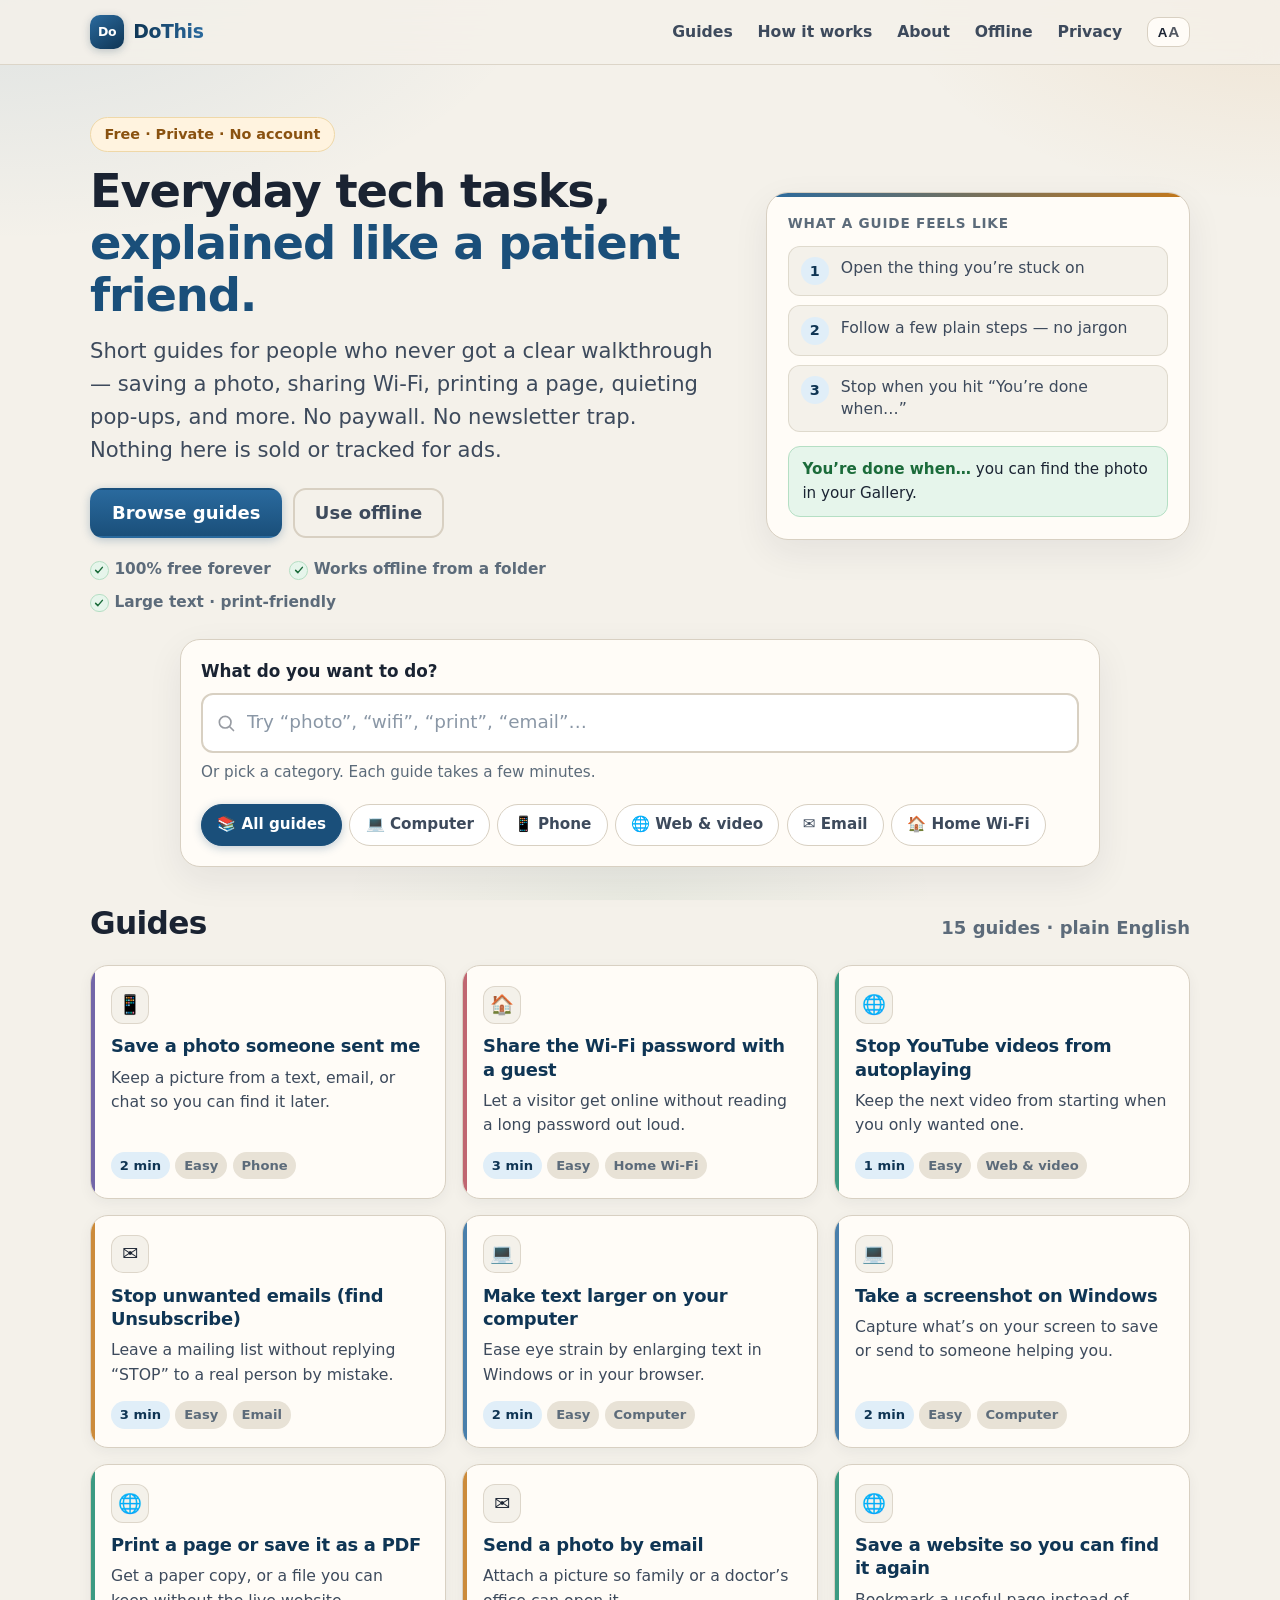
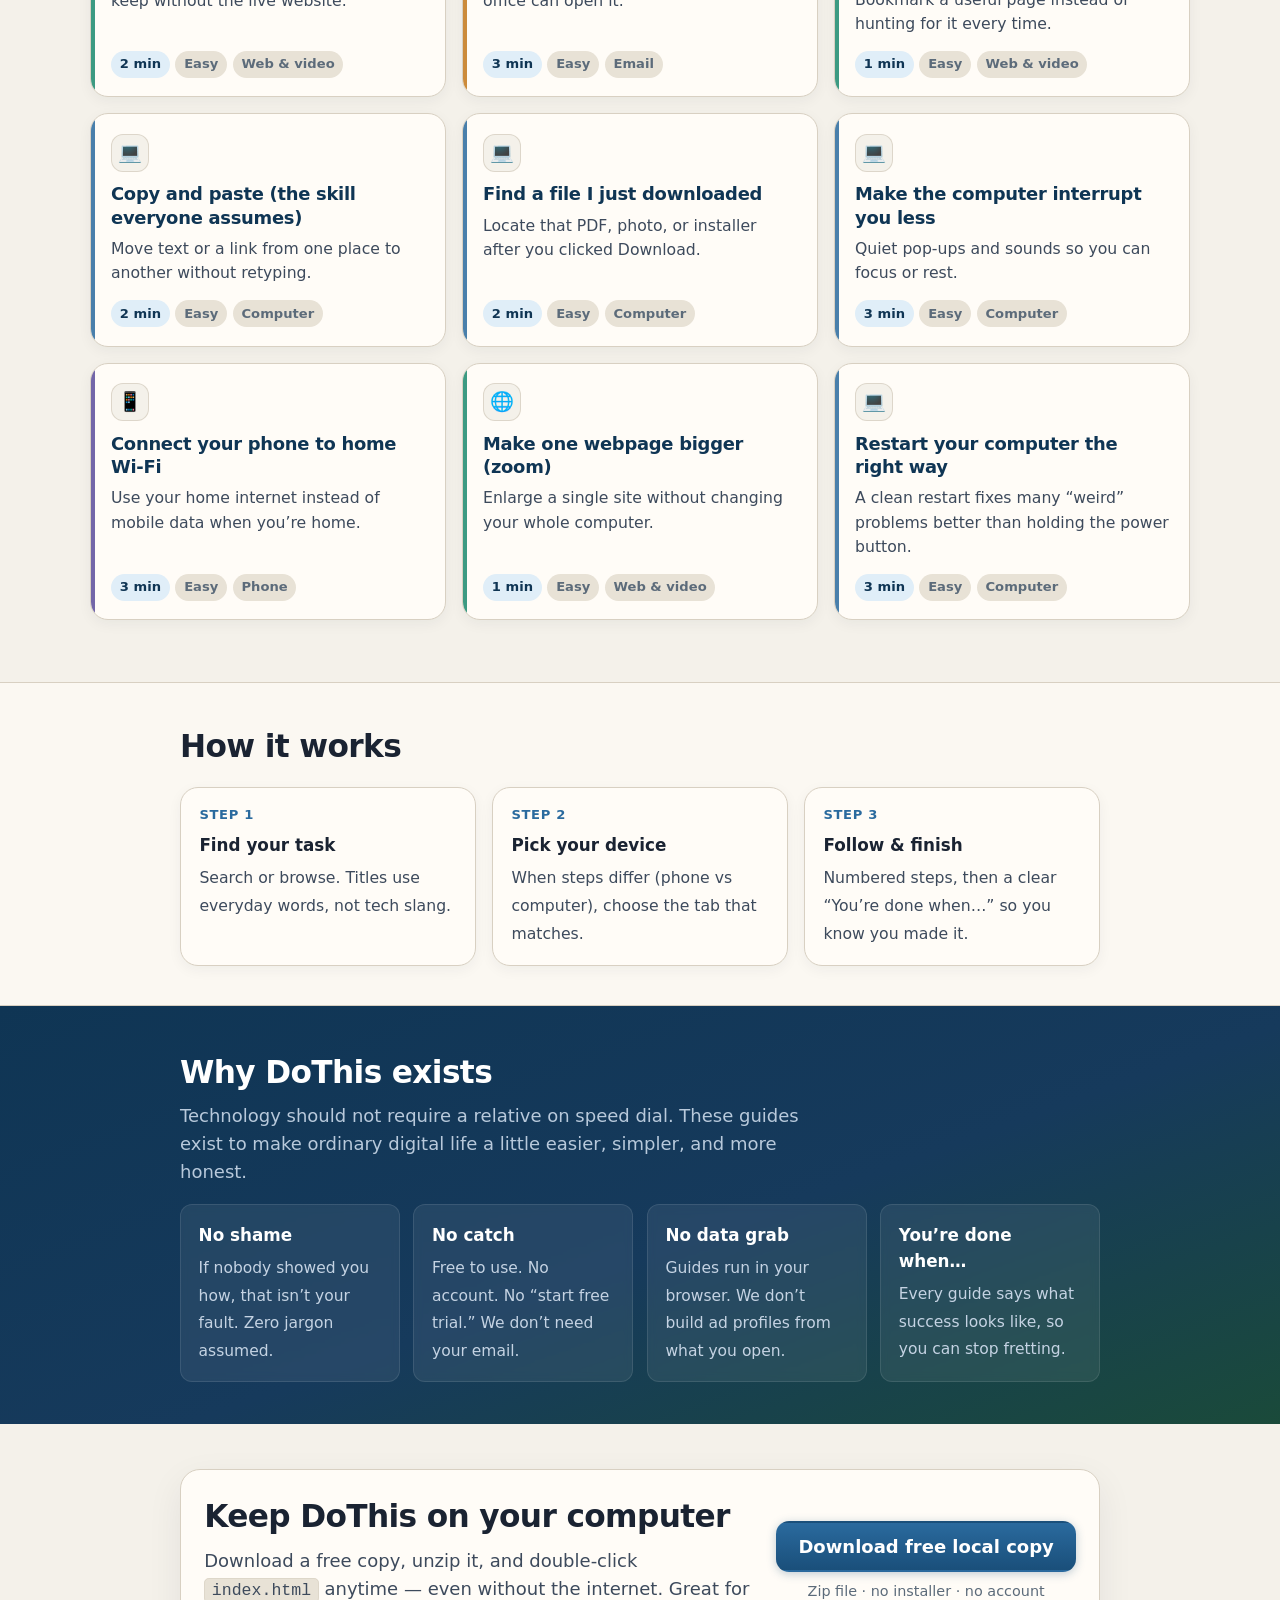
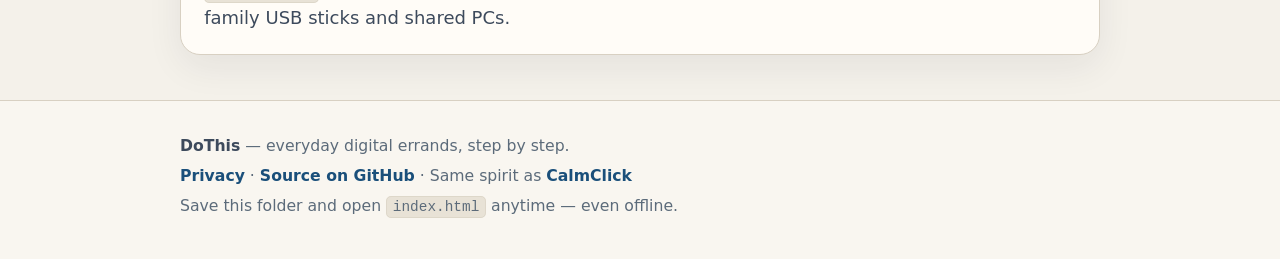
==== index.html @ 965942f6 "Launch DoThis: plain-English guides site for GitHub Pages." ====
<!DOCTYPE html>
<html lang="en">
<head>
  <meta charset="UTF-8" />
  <meta name="viewport" content="width=device-width, initial-scale=1" />
  <meta name="description" content="DoThis — free, plain-English guides for everyday digital tasks. No account, no ads, no data grab. Print or use offline." />
  <meta name="theme-color" content="#1a4f7a" />
  <meta name="color-scheme" content="light" />
  <title>DoThis — Everyday tech, step by step</title>

  <!-- Open Graph -->
  <meta property="og:type" content="website" />
  <meta property="og:title" content="DoThis — Everyday tech, step by step" />
  <meta property="og:description" content="Free plain-English guides for saving photos, Wi‑Fi, printing, email, and more. No account. No ads." />
  <meta property="og:locale" content="en_US" />
  <meta name="twitter:card" content="summary" />
  <meta name="twitter:title" content="DoThis — Everyday tech, step by step" />
  <meta name="twitter:description" content="Free plain-English guides for everyday digital tasks. No account, no ads." />

  <link rel="icon" href="data:image/svg+xml,%3Csvg xmlns='http://www.w3.org/2000/svg' viewBox='0 0 64 64'%3E%3Crect width='64' height='64' rx='14' fill='%231a4f7a'/%3E%3Cpath d='M16 22h24M16 32h32M16 42h20' stroke='%23fff3df' stroke-width='5' stroke-linecap='round'/%3E%3Ccircle cx='48' cy='42' r='8' fill='%23c4781a'/%3E%3Cpath d='M45 42l2.2 2.2 4.3-4.8' stroke='%23fff' stroke-width='2.2' fill='none' stroke-linecap='round' stroke-linejoin='round'/%3E%3C/svg%3E" />
  <link rel="stylesheet" href="styles.css" />
</head>
<body>
  <a class="skip-link" href="#main">Skip to main content</a>

  <header class="site-header">
    <div class="wrap-wide header-inner">
      <a class="brand" href="index.html" aria-label="DoThis home">
        <span class="brand-mark" aria-hidden="true">Do</span>
        <span class="brand-text">DoThis</span>
      </a>
      <nav class="nav" aria-label="Primary">
        <a href="#guides" class="nav-keep">Guides</a>
        <a href="#how">How it works</a>
        <a href="#about">About</a>
        <a href="#get">Offline</a>
        <a href="privacy.html">Privacy</a>
      </nav>
      <button type="button" class="text-size-btn" id="textSizeBtn" aria-pressed="false" title="Make text larger">
        A<span class="text-size-plus">A</span>
      </button>
    </div>
  </header>

  <main id="main">
    <section class="hero" id="top">
      <div class="wrap-wide hero-inner">
        <div class="hero-copy">
          <p class="eyebrow">Free · Private · No account</p>
          <h1>Everyday tech tasks,<br /><span class="accent-line">explained like a patient friend.</span></h1>
          <p class="lede">
            Short guides for people who never got a clear walkthrough — saving a photo,
            sharing Wi‑Fi, printing a page, quieting pop‑ups, and more.
            No paywall. No newsletter trap. Nothing here is sold or tracked for ads.
          </p>
          <div class="hero-actions">
            <a class="btn btn-primary" href="#guides">Browse guides</a>
            <a class="btn btn-ghost" href="#get">Use offline</a>
          </div>
          <ul class="trust-row" aria-label="Promises">
            <li>100% free forever</li>
            <li>Works offline from a folder</li>
            <li>Large text · print‑friendly</li>
          </ul>
        </div>

        <aside class="hero-card" aria-label="Example of a guide">
          <p class="hero-card-label">What a guide feels like</p>
          <div class="hero-sample">
            <div class="hero-sample-step">
              <span class="hero-sample-num" aria-hidden="true">1</span>
              <p>Open the thing you’re stuck on</p>
            </div>
            <div class="hero-sample-step">
              <span class="hero-sample-num" aria-hidden="true">2</span>
              <p>Follow a few plain steps — no jargon</p>
            </div>
            <div class="hero-sample-step">
              <span class="hero-sample-num" aria-hidden="true">3</span>
              <p>Stop when you hit “You’re done when…”</p>
            </div>
            <div class="hero-sample-done">
              <strong>You’re done when…</strong>
              you can find the photo in your Gallery.
            </div>
          </div>
        </aside>
      </div>
    </section>

    <section class="search-panel" aria-label="Search guides">
      <div class="wrap">
        <div class="search-box">
          <label for="guideSearch">What do you want to do?</label>
          <div class="search-field">
            <svg class="search-icon" viewBox="0 0 24 24" fill="none" aria-hidden="true">
              <circle cx="11" cy="11" r="7" stroke="currentColor" stroke-width="2" />
              <path d="M16.5 16.5L21 21" stroke="currentColor" stroke-width="2" stroke-linecap="round" />
            </svg>
            <input
              type="search"
              id="guideSearch"
              name="q"
              placeholder="Try “photo”, “wifi”, “print”, “email”…"
              autocomplete="off"
              enterkeyhint="search"
            />
          </div>
          <p class="search-hint">Or pick a category. Each guide takes a few minutes.</p>
          <ul class="cat-row" id="categoryRow" aria-label="Categories"></ul>
        </div>
      </div>
    </section>

    <section class="guides-section" id="guides" aria-labelledby="guides-title">
      <div class="wrap-wide">
        <div class="section-head">
          <h2 id="guides-title">Guides</h2>
          <p class="section-sub"><span id="guideCount">Loading…</span> · plain English</p>
        </div>
        <div class="guide-grid" id="guideGrid"></div>
      </div>
    </section>

    <section class="how-strip" id="how" aria-labelledby="how-title">
      <div class="wrap">
        <h2 id="how-title">How it works</h2>
        <ol class="how-grid">
          <li>
            <strong>Find your task</strong>
            <span>Search or browse. Titles use everyday words, not tech slang.</span>
          </li>
          <li>
            <strong>Pick your device</strong>
            <span>When steps differ (phone vs computer), choose the tab that matches.</span>
          </li>
          <li>
            <strong>Follow &amp; finish</strong>
            <span>Numbered steps, then a clear “You’re done when…” so you know you made it.</span>
          </li>
        </ol>
      </div>
    </section>

    <section class="values" id="about" aria-labelledby="about-title">
      <div class="wrap">
        <h2 id="about-title">Why DoThis exists</h2>
        <p class="values-intro">
          Technology should not require a relative on speed dial. These guides exist to make
          ordinary digital life a little easier, simpler, and more honest.
        </p>
        <ul class="values-grid">
          <li>
            <strong>No shame</strong>
            <span>If nobody showed you how, that isn’t your fault. Zero jargon assumed.</span>
          </li>
          <li>
            <strong>No catch</strong>
            <span>Free to use. No account. No “start free trial.” We don’t need your email.</span>
          </li>
          <li>
            <strong>No data grab</strong>
            <span>Guides run in your browser. We don’t build ad profiles from what you open.</span>
          </li>
          <li>
            <strong>You’re done when…</strong>
            <span>Every guide says what success looks like, so you can stop fretting.</span>
          </li>
        </ul>
      </div>
    </section>

    <section class="get-section" id="get" aria-labelledby="get-title">
      <div class="wrap">
        <div class="get-card">
          <div>
            <h2 id="get-title">Keep DoThis on your computer</h2>
            <p>
              Download a free copy, unzip it, and double‑click <code>index.html</code> anytime —
              even without the internet. Great for family USB sticks and shared PCs.
            </p>
          </div>
          <div class="get-actions">
            <a class="btn btn-primary" id="downloadLocalBtn" href="downloads/dothis-offline.zip" download>
              Download free local copy
            </a>
            <p class="get-note">Zip file · no installer · no account</p>
          </div>
        </div>
      </div>
    </section>
  </main>

  <footer class="site-footer">
    <div class="wrap">
      <p><span class="footer-brand">DoThis</span> — everyday digital errands, step by step.</p>
      <p>
        <a href="privacy.html">Privacy</a>
        · <a id="githubLink" href="https://github.com/CalmClickTool/dothis" rel="noopener">Source on GitHub</a>
        · Same spirit as <a id="calmClickLink" href="https://calmclicktool.github.io/calmclick/" rel="noopener">CalmClick</a>
      </p>
      <p>Save this folder and open <code>index.html</code> anytime — even offline.</p>
    </div>
  </footer>

  <script src="config.js"></script>
  <script src="data/guides.js"></script>
  <script src="app.js"></script>
</body>
</html>
---- styles.css ----
/* DoThis — warm, patient, high-contrast guides for everyone */

:root {
  --bg: #f4f1ea;
  --bg-soft: #e8e2d6;
  --surface: #fffcf7;
  --ink: #1a2332;
  --ink-soft: #3d4a5c;
  --muted: #5c6b7a;
  --line: #d8d0c2;
  --brand: #1a4f7a;
  --brand-mid: #2a6a9e;
  --brand-dark: #0f3554;
  --brand-soft: #e0eef8;
  --accent: #c4781a;
  --accent-deep: #8a5210;
  --accent-soft: #fff3df;
  --safe: #1b6b3a;
  --safe-bg: #e6f5eb;
  --safe-line: #b5dfc4;
  --radius: 18px;
  --radius-sm: 12px;
  --shadow: 0 12px 36px rgba(26, 35, 50, 0.07);
  --shadow-sm: 0 4px 14px rgba(26, 35, 50, 0.05);
  --font: "Segoe UI", system-ui, -apple-system, Roboto, "Helvetica Neue", Arial, sans-serif;
  --fs-base: 1.125rem;
  --fs-lead: 1.32rem;
  --fs-h1: clamp(2.05rem, 4.2vw, 2.9rem);
  --fs-h2: clamp(1.45rem, 2.5vw, 1.95rem);
  --space: clamp(1rem, 3vw, 1.75rem);
  --max: 920px;
  --max-wide: 1100px;
  --header-h: 4rem;
}

* {
  box-sizing: border-box;
}

html {
  scroll-behavior: smooth;
}

body {
  margin: 0;
  font-family: var(--font);
  font-size: var(--fs-base);
  line-height: 1.55;
  color: var(--ink);
  background-color: var(--bg);
  background-image:
    radial-gradient(1000px 520px at 0% -5%, rgba(42, 106, 158, 0.12) 0%, transparent 55%),
    radial-gradient(800px 420px at 100% 0%, rgba(196, 120, 26, 0.11) 0%, transparent 48%),
    radial-gradient(600px 300px at 50% 100%, rgba(27, 107, 58, 0.05) 0%, transparent 50%);
  background-attachment: fixed;
  min-height: 100vh;
}

body.text-large {
  --fs-base: 1.3rem;
  --fs-lead: 1.48rem;
  --fs-h1: clamp(2.3rem, 4.5vw, 3.2rem);
  --fs-h2: clamp(1.65rem, 3vw, 2.2rem);
}

::selection {
  background: var(--brand-soft);
  color: var(--brand-dark);
}

.skip-link {
  position: absolute;
  left: -9999px;
  top: 0.5rem;
  background: var(--brand);
  color: #fff;
  padding: 0.6rem 1rem;
  border-radius: 8px;
  z-index: 100;
  text-decoration: none;
  font-weight: 700;
}

.skip-link:focus {
  left: 0.5rem;
}

.wrap {
  width: min(100% - 2rem, var(--max));
  margin-inline: auto;
}

.wrap-wide {
  width: min(100% - 2rem, var(--max-wide));
  margin-inline: auto;
}

/* ——— Header ——— */
.site-header {
  position: sticky;
  top: 0;
  z-index: 50;
  backdrop-filter: blur(14px) saturate(1.2);
  background: rgba(244, 241, 234, 0.88);
  border-bottom: 1px solid rgba(216, 208, 194, 0.85);
}

.header-inner {
  display: flex;
  align-items: center;
  gap: 0.85rem;
  min-height: var(--header-h);
}

.brand {
  display: inline-flex;
  align-items: center;
  gap: 0.55rem;
  text-decoration: none;
  color: var(--ink);
  font-weight: 750;
  font-size: 1.18rem;
  letter-spacing: -0.02em;
}

.brand:hover .brand-mark {
  transform: scale(1.05);
}

.brand-mark {
  display: grid;
  place-items: center;
  width: 2.15rem;
  height: 2.15rem;
  border-radius: 10px;
  background: linear-gradient(145deg, var(--brand-mid) 0%, var(--brand-dark) 100%);
  color: #fff;
  font-size: 0.78rem;
  font-weight: 800;
  letter-spacing: -0.02em;
  box-shadow: 0 2px 8px rgba(15, 53, 84, 0.25);
  transition: transform 0.15s ease;
}

.brand-text {
  background: linear-gradient(90deg, var(--brand-dark), var(--brand-mid));
  -webkit-background-clip: text;
  background-clip: text;
  color: transparent;
}

.nav {
  display: flex;
  flex-wrap: wrap;
  gap: 0.2rem 0.15rem;
  margin-left: auto;
  align-items: center;
}

.nav a {
  color: var(--ink-soft);
  text-decoration: none;
  font-weight: 650;
  font-size: 0.98rem;
  padding: 0.4rem 0.7rem;
  border-radius: 999px;
  transition: background 0.12s, color 0.12s;
}

.nav a:hover,
.nav a:focus-visible {
  color: var(--brand-dark);
  background: var(--brand-soft);
  outline: none;
}

.nav a[aria-current="page"] {
  color: var(--brand-dark);
  background: var(--brand-soft);
}

.text-size-btn {
  border: 1.5px solid var(--line);
  background: var(--surface);
  color: var(--ink);
  border-radius: 11px;
  padding: 0.4rem 0.6rem;
  font-weight: 700;
  cursor: pointer;
  line-height: 1;
  flex-shrink: 0;
  transition: background 0.12s, border-color 0.12s, box-shadow 0.12s;
}

.text-size-btn:hover {
  border-color: #b0c4d8;
  box-shadow: var(--shadow-sm);
}

.text-size-btn .text-size-plus {
  font-size: 1.15em;
  margin-left: 1px;
  opacity: 0.75;
}

.text-size-btn[aria-pressed="true"] {
  background: var(--brand-soft);
  border-color: #9bbad4;
  color: var(--brand-dark);
}

/* ——— Hero ——— */
.hero {
  padding: calc(var(--space) * 1.85) 0 calc(var(--space) * 0.85);
}

.hero-inner {
  display: grid;
  gap: 1.75rem;
  align-items: center;
}

@media (min-width: 880px) {
  .hero-inner {
    grid-template-columns: 1.35fr 0.9fr;
    gap: 2.5rem;
  }
}

.eyebrow {
  display: inline-flex;
  align-items: center;
  gap: 0.4rem;
  margin: 0 0 0.85rem;
  padding: 0.35rem 0.85rem;
  border-radius: 999px;
  background: var(--accent-soft);
  color: var(--accent-deep);
  font-weight: 750;
  font-size: 0.9rem;
  border: 1px solid #efd8a8;
}

.hero h1 {
  margin: 0 0 0.85rem;
  font-size: var(--fs-h1);
  line-height: 1.12;
  letter-spacing: -0.025em;
  color: var(--ink);
}

.hero h1 .accent-line {
  color: var(--brand);
}

.lede {
  margin: 0 0 1.35rem;
  font-size: var(--fs-lead);
  color: var(--ink-soft);
  max-width: 36em;
}

.hero-actions {
  display: flex;
  flex-wrap: wrap;
  gap: 0.65rem;
  margin-bottom: 1.25rem;
}

.trust-row {
  display: flex;
  flex-wrap: wrap;
  gap: 0.55rem 1.15rem;
  list-style: none;
  margin: 0;
  padding: 0;
  color: var(--muted);
  font-weight: 650;
  font-size: 0.96rem;
}

.trust-row li {
  display: inline-flex;
  align-items: center;
  gap: 0.35rem;
}

.trust-row li::before {
  content: "";
  width: 1.05rem;
  height: 1.05rem;
  border-radius: 50%;
  background: var(--safe-bg);
  border: 1.5px solid var(--safe-line);
  background-image: url("data:image/svg+xml,%3Csvg xmlns='http://www.w3.org/2000/svg' viewBox='0 0 16 16'%3E%3Cpath d='M3.5 8.5l3 3 6-7' fill='none' stroke='%231b6b3a' stroke-width='2' stroke-linecap='round' stroke-linejoin='round'/%3E%3C/svg%3E");
  background-size: 12px;
  background-repeat: no-repeat;
  background-position: center;
  flex-shrink: 0;
}

/* Hero visual card */
.hero-card {
  background: var(--surface);
  border: 1px solid var(--line);
  border-radius: calc(var(--radius) + 4px);
  padding: 1.25rem 1.3rem 1.35rem;
  box-shadow: var(--shadow);
  position: relative;
  overflow: hidden;
}

.hero-card::before {
  content: "";
  position: absolute;
  inset: 0 0 auto 0;
  height: 4px;
  background: linear-gradient(90deg, var(--brand-mid), var(--accent));
}

.hero-card-label {
  margin: 0 0 0.75rem;
  font-size: 0.85rem;
  font-weight: 750;
  text-transform: uppercase;
  letter-spacing: 0.06em;
  color: var(--muted);
}

.hero-sample {
  display: flex;
  flex-direction: column;
  gap: 0.55rem;
}

.hero-sample-step {
  display: flex;
  gap: 0.75rem;
  align-items: flex-start;
  padding: 0.65rem 0.75rem;
  background: var(--bg);
  border-radius: var(--radius-sm);
  border: 1px solid rgba(216, 208, 194, 0.7);
}

.hero-sample-num {
  width: 1.75rem;
  height: 1.75rem;
  border-radius: 50%;
  background: var(--brand-soft);
  color: var(--brand-dark);
  font-weight: 800;
  font-size: 0.9rem;
  display: grid;
  place-items: center;
  flex-shrink: 0;
}

.hero-sample-step p {
  margin: 0;
  font-size: 0.98rem;
  color: var(--ink-soft);
  line-height: 1.4;
}

.hero-sample-done {
  margin-top: 0.35rem;
  padding: 0.7rem 0.85rem;
  background: var(--safe-bg);
  border: 1px solid var(--safe-line);
  border-radius: var(--radius-sm);
  font-size: 0.95rem;
  color: var(--ink);
}

.hero-sample-done strong {
  color: var(--safe);
}

/* ——— Search ——— */
.search-panel {
  padding: 0 0 var(--space);
}

.search-box {
  display: flex;
  flex-direction: column;
  gap: 0.55rem;
  background: var(--surface);
  border: 1px solid var(--line);
  border-radius: calc(var(--radius) + 2px);
  padding: 1.15rem 1.25rem 1.25rem;
  box-shadow: var(--shadow);
}

.search-box label {
  font-weight: 750;
  color: var(--ink);
  font-size: 1.05rem;
}

.search-field {
  position: relative;
}

.search-field .search-icon {
  position: absolute;
  left: 0.95rem;
  top: 50%;
  transform: translateY(-50%);
  width: 1.25rem;
  height: 1.25rem;
  opacity: 0.45;
  pointer-events: none;
}

.search-box input[type="search"] {
  width: 100%;
  font: inherit;
  font-size: 1.15rem;
  padding: 0.85rem 1rem 0.85rem 2.75rem;
  border: 2px solid var(--line);
  border-radius: var(--radius-sm);
  color: var(--ink);
  background: #fff;
  transition: border-color 0.12s, box-shadow 0.12s;
}

.search-box input[type="search"]::placeholder {
  color: #8a97a6;
}

.search-box input[type="search"]:focus {
  outline: none;
  border-color: var(--brand-mid);
  box-shadow: 0 0 0 4px var(--brand-soft);
}

.search-hint {
  margin: 0;
  color: var(--muted);
  font-size: 0.95rem;
}

/* Categories */
.cat-row {
  display: flex;
  flex-wrap: wrap;
  gap: 0.45rem;
  margin: 0.65rem 0 0;
  padding: 0;
  list-style: none;
}

.cat-btn {
  font: inherit;
  font-weight: 650;
  font-size: 0.95rem;
  padding: 0.5rem 0.95rem;
  border-radius: 999px;
  border: 1.5px solid var(--line);
  background: #fff;
  color: var(--ink-soft);
  cursor: pointer;
  transition: background 0.12s, border-color 0.12s, color 0.12s, box-shadow 0.12s;
}

.cat-btn:hover,
.cat-btn:focus-visible {
  border-color: var(--brand-mid);
  color: var(--brand-dark);
  outline: none;
  box-shadow: var(--shadow-sm);
}

.cat-btn[aria-pressed="true"] {
  background: var(--brand);
  border-color: var(--brand);
  color: #fff;
  box-shadow: 0 2px 10px rgba(26, 79, 122, 0.28);
}

/* ——— Guide cards ——— */
.guides-section {
  padding: 0.25rem 0 calc(var(--space) * 2.2);
}

.section-head {
  display: flex;
  flex-wrap: wrap;
  align-items: baseline;
  justify-content: space-between;
  gap: 0.5rem 1rem;
  margin-bottom: 1.15rem;
}

.guides-section h2 {
  margin: 0;
  font-size: var(--fs-h2);
  letter-spacing: -0.02em;
}

.section-sub {
  margin: 0;
  color: var(--muted);
  font-weight: 600;
}

.guide-grid {
  display: grid;
  grid-template-columns: repeat(auto-fill, minmax(270px, 1fr));
  gap: 1rem;
}

.guide-card {
  display: flex;
  flex-direction: column;
  gap: 0.5rem;
  background: var(--surface);
  border: 1px solid var(--line);
  border-radius: var(--radius);
  padding: 1.2rem 1.25rem 1.15rem;
  text-decoration: none;
  color: inherit;
  box-shadow: var(--shadow-sm);
  transition: border-color 0.15s, box-shadow 0.15s, transform 0.15s;
  min-height: 100%;
  position: relative;
  overflow: hidden;
}

.guide-card::before {
  content: "";
  position: absolute;
  left: 0;
  top: 0;
  bottom: 0;
  width: 4px;
  background: var(--card-accent, var(--brand-mid));
  opacity: 0.85;
}

.guide-card[data-category="computer"] { --card-accent: #2a6a9e; }
.guide-card[data-category="phone"] { --card-accent: #5b4d9a; }
.guide-card[data-category="web"] { --card-accent: #1a8a6e; }
.guide-card[data-category="email"] { --card-accent: #c4781a; }
.guide-card[data-category="home"] { --card-accent: #b54d5a; }

.guide-card:hover,
.guide-card:focus-visible {
  border-color: #b5c9dc;
  box-shadow: var(--shadow);
  transform: translateY(-3px);
  outline: none;
}

.guide-card-top {
  display: flex;
  align-items: center;
  justify-content: space-between;
  gap: 0.5rem;
  margin-bottom: 0.15rem;
}

.guide-card-icon {
  width: 2.4rem;
  height: 2.4rem;
  border-radius: 12px;
  display: grid;
  place-items: center;
  font-size: 1.2rem;
  background: var(--bg);
  border: 1px solid rgba(216, 208, 194, 0.8);
}

.guide-card-arrow {
  color: var(--brand-mid);
  font-weight: 700;
  font-size: 1.1rem;
  opacity: 0;
  transform: translateX(-4px);
  transition: opacity 0.15s, transform 0.15s;
}

.guide-card:hover .guide-card-arrow,
.guide-card:focus-visible .guide-card-arrow {
  opacity: 1;
  transform: translateX(0);
}

.guide-card h3 {
  margin: 0;
  font-size: 1.12rem;
  line-height: 1.3;
  color: var(--brand-dark);
  letter-spacing: -0.015em;
}

.guide-card p {
  margin: 0;
  color: var(--ink-soft);
  flex: 1;
  font-size: 0.98rem;
}

.meta-row {
  display: flex;
  flex-wrap: wrap;
  gap: 0.35rem;
  margin-top: 0.4rem;
}

.meta-pill {
  display: inline-block;
  padding: 0.22rem 0.55rem;
  border-radius: 999px;
  background: var(--bg-soft);
  color: var(--muted);
  font-size: 0.82rem;
  font-weight: 700;
}

.meta-pill.time {
  background: var(--brand-soft);
  color: var(--brand-dark);
}

.empty-state {
  grid-column: 1 / -1;
  background: var(--surface);
  border: 1.5px dashed var(--line);
  border-radius: var(--radius);
  padding: 2.25rem 1.35rem;
  text-align: center;
  color: var(--ink-soft);
}

.empty-state strong {
  display: block;
  color: var(--ink);
  margin-bottom: 0.35rem;
  font-size: 1.15rem;
}

/* ——— How it works strip ——— */
.how-strip {
  padding: calc(var(--space) * 1.4) 0;
  border-top: 1px solid var(--line);
  border-bottom: 1px solid var(--line);
  background: rgba(255, 252, 247, 0.65);
}

.how-strip h2 {
  margin: 0 0 1rem;
  font-size: var(--fs-h2);
  letter-spacing: -0.02em;
}

.how-grid {
  display: grid;
  grid-template-columns: repeat(auto-fit, minmax(200px, 1fr));
  gap: 1rem;
  margin: 0;
  padding: 0;
  list-style: none;
  counter-reset: how;
}

.how-grid li {
  background: var(--surface);
  border: 1px solid var(--line);
  border-radius: var(--radius);
  padding: 1.1rem 1.15rem 1.15rem;
  counter-increment: how;
  box-shadow: var(--shadow-sm);
}

.how-grid li::before {
  content: "Step " counter(how);
  display: block;
  font-size: 0.82rem;
  font-weight: 800;
  text-transform: uppercase;
  letter-spacing: 0.05em;
  color: var(--brand-mid);
  margin-bottom: 0.4rem;
}

.how-grid strong {
  display: block;
  margin-bottom: 0.3rem;
  color: var(--ink);
  font-size: 1.05rem;
}

.how-grid span {
  color: var(--ink-soft);
  font-size: 0.98rem;
}

/* ——— Values ——— */
.values {
  padding: calc(var(--space) * 1.5) 0;
  background:
    linear-gradient(160deg, var(--brand-dark) 0%, #163a5c 55%, #1a4a3a 100%);
  color: #e8eef5;
}

.values h2 {
  margin: 0 0 0.35rem;
  font-size: var(--fs-h2);
  color: #fff;
  letter-spacing: -0.02em;
}

.values-intro {
  margin: 0 0 1.15rem;
  color: #b8c9db;
  max-width: 36em;
}

.values-grid {
  display: grid;
  grid-template-columns: repeat(auto-fit, minmax(200px, 1fr));
  gap: 0.85rem;
  margin: 0;
  padding: 0;
  list-style: none;
}

.values-grid li {
  background: rgba(255, 255, 255, 0.07);
  border: 1px solid rgba(255, 255, 255, 0.1);
  border-radius: var(--radius-sm);
  padding: 1.05rem 1.1rem;
  backdrop-filter: blur(4px);
}

.values-grid strong {
  display: block;
  color: #fff;
  margin-bottom: 0.3rem;
  font-size: 1.05rem;
}

.values-grid span {
  color: #c5d3e3;
  font-size: 0.97rem;
}

/* ——— Get offline ——— */
.get-section {
  padding: calc(var(--space) * 1.6) 0;
}

.get-card {
  display: grid;
  gap: 1.25rem;
  background: var(--surface);
  border: 1px solid var(--line);
  border-radius: calc(var(--radius) + 2px);
  padding: 1.4rem 1.45rem;
  box-shadow: var(--shadow);
  align-items: center;
}

@media (min-width: 720px) {
  .get-card {
    grid-template-columns: 1fr auto;
  }
}

.get-card h2 {
  margin: 0 0 0.4rem;
  font-size: var(--fs-h2);
  letter-spacing: -0.02em;
}

.get-card p {
  margin: 0;
  color: var(--ink-soft);
  max-width: 38em;
}

.get-card .get-actions {
  display: flex;
  flex-direction: column;
  gap: 0.5rem;
  align-items: stretch;
}

.get-card .get-note {
  font-size: 0.9rem;
  color: var(--muted);
  text-align: center;
}

/* ——— Footer ——— */
.site-footer {
  padding: 1.75rem 0 2.25rem;
  border-top: 1px solid var(--line);
  color: var(--muted);
  font-size: 0.98rem;
  background: rgba(255, 252, 247, 0.5);
}

.site-footer a {
  color: var(--brand);
  font-weight: 650;
  text-decoration: none;
}

.site-footer a:hover {
  text-decoration: underline;
  text-underline-offset: 3px;
}

.site-footer p {
  margin: 0.35rem 0;
}

.footer-brand {
  font-weight: 750;
  color: var(--ink-soft);
}

/* ——— Guide page ——— */
.guide-hero {
  padding: calc(var(--space) * 1.35) 0 0.5rem;
}

.back-link {
  display: inline-flex;
  align-items: center;
  gap: 0.35rem;
  color: var(--brand);
  font-weight: 750;
  text-decoration: none;
  margin-bottom: 1.1rem;
  padding: 0.25rem 0;
}

.back-link:hover {
  text-decoration: underline;
  text-underline-offset: 3px;
}

.guide-hero h1 {
  margin: 0 0 0.55rem;
  font-size: var(--fs-h1);
  line-height: 1.12;
  letter-spacing: -0.025em;
}

.guide-summary {
  margin: 0 0 1rem;
  font-size: var(--fs-lead);
  color: var(--ink-soft);
  max-width: 40em;
}

.done-box {
  background: var(--safe-bg);
  border: 1px solid var(--safe-line);
  border-radius: var(--radius);
  padding: 1.05rem 1.2rem;
  margin: 0 0 1.5rem;
  box-shadow: 0 2px 0 rgba(27, 107, 58, 0.06);
}

.done-box strong {
  display: flex;
  align-items: center;
  gap: 0.4rem;
  color: var(--safe);
  margin-bottom: 0.3rem;
  font-size: 1rem;
}

.done-box p {
  margin: 0;
  color: var(--ink);
}

/* Platform tabs */
.platform-tabs {
  display: flex;
  flex-wrap: wrap;
  gap: 0.45rem;
  margin: 0 0 1.15rem;
  padding: 0;
  list-style: none;
}

.platform-tabs button {
  font: inherit;
  font-weight: 700;
  padding: 0.55rem 1.05rem;
  border-radius: 999px;
  border: 2px solid var(--line);
  background: var(--surface);
  color: var(--ink-soft);
  cursor: pointer;
  transition: background 0.12s, border-color 0.12s, color 0.12s, box-shadow 0.12s;
}

.platform-tabs button[aria-selected="true"] {
  background: var(--brand);
  border-color: var(--brand);
  color: #fff;
  box-shadow: 0 2px 10px rgba(26, 79, 122, 0.25);
}

.platform-tabs button:hover:not([aria-selected="true"]) {
  border-color: var(--brand-mid);
  color: var(--brand-dark);
}

/* Steps */
.steps-panel {
  background: var(--surface);
  border: 1px solid var(--line);
  border-radius: calc(var(--radius) + 2px);
  padding: 1.3rem 1.4rem 1.55rem;
  box-shadow: var(--shadow);
  margin-bottom: 1.25rem;
}

.steps-panel h2 {
  margin: 0 0 0.35rem;
  font-size: 1.28rem;
  letter-spacing: -0.015em;
}

.steps-panel .steps-intro {
  margin: 0 0 1rem;
  color: var(--muted);
  font-size: 0.98rem;
}

.step-list {
  margin: 0;
  padding: 0;
  list-style: none;
  counter-reset: step;
}

.step-list li {
  position: relative;
  counter-increment: step;
  padding: 1rem 0.35rem 1rem 3.4rem;
  border-top: 1px solid var(--line);
  color: var(--ink);
  line-height: 1.5;
}

.step-list li:first-child {
  border-top: none;
}

.step-list li::before {
  content: counter(step);
  position: absolute;
  left: 0;
  top: 0.95rem;
  width: 2.35rem;
  height: 2.35rem;
  border-radius: 50%;
  background: linear-gradient(145deg, var(--brand-soft), #cfe0f0);
  color: var(--brand-dark);
  font-weight: 800;
  display: grid;
  place-items: center;
  font-size: 1rem;
  border: 1px solid #b8d0e6;
}

.tips-panel {
  background: var(--accent-soft);
  border: 1px solid #efd4a4;
  border-radius: var(--radius);
  padding: 1.15rem 1.3rem;
  margin-bottom: 1.5rem;
}

.tips-panel h2 {
  margin: 0 0 0.65rem;
  font-size: 1.12rem;
  color: var(--accent-deep);
}

.tips-panel ul {
  margin: 0;
  padding-left: 1.2rem;
  color: var(--ink);
}

.tips-panel li {
  margin: 0.45rem 0;
}

.guide-actions {
  display: flex;
  flex-wrap: wrap;
  gap: 0.65rem;
  margin-bottom: 2.5rem;
}

/* Buttons */
.btn {
  display: inline-flex;
  align-items: center;
  justify-content: center;
  gap: 0.4rem;
  font: inherit;
  font-weight: 750;
  padding: 0.78rem 1.25rem;
  border-radius: 13px;
  border: 2px solid transparent;
  cursor: pointer;
  text-decoration: none;
  line-height: 1.2;
  transition: background 0.12s, border-color 0.12s, color 0.12s, box-shadow 0.12s, transform 0.12s;
}

.btn:active {
  transform: translateY(1px);
}

.btn-primary {
  background: linear-gradient(180deg, var(--brand-mid) 0%, var(--brand) 100%);
  color: #fff;
  box-shadow: 0 2px 10px rgba(26, 79, 122, 0.28);
}

.btn-primary:hover {
  background: var(--brand-dark);
  box-shadow: 0 4px 14px rgba(15, 53, 84, 0.3);
}

.btn-secondary {
  background: var(--surface);
  border-color: var(--line);
  color: var(--ink);
}

.btn-secondary:hover {
  border-color: var(--brand-mid);
  color: var(--brand-dark);
  background: #fff;
}

.btn-ghost {
  background: transparent;
  border-color: var(--line);
  color: var(--ink-soft);
}

.btn-ghost:hover {
  border-color: var(--brand-mid);
  color: var(--brand-dark);
  background: rgba(255, 252, 247, 0.7);
}

.related {
  padding: 0 0 2.75rem;
}

.related h2 {
  margin: 0 0 0.9rem;
  font-size: 1.28rem;
  letter-spacing: -0.015em;
}

/* Privacy / legal */
.legal-page {
  padding: calc(var(--space) * 1.5) 0 3rem;
}

.legal-page h1 {
  margin: 0 0 0.5rem;
  font-size: var(--fs-h1);
  letter-spacing: -0.02em;
}

.legal-page h2 {
  margin: 1.85rem 0 0.5rem;
  font-size: 1.25rem;
}

.legal-page p,
.legal-page li {
  color: var(--ink-soft);
}

.privacy-list {
  padding-left: 1.2rem;
}

.privacy-list li {
  margin: 0.4rem 0;
}

code {
  font-family: ui-monospace, "Cascadia Code", Consolas, monospace;
  font-size: 0.92em;
  background: var(--bg-soft);
  padding: 0.12em 0.4em;
  border-radius: 5px;
  border: 1px solid rgba(216, 208, 194, 0.6);
}

/* Focus visible global */
:focus-visible {
  outline: 3px solid var(--brand-mid);
  outline-offset: 2px;
}

button:focus:not(:focus-visible),
a:focus:not(:focus-visible) {
  outline: none;
}

/* Print */
@media print {
  .site-header,
  .back-link,
  .guide-actions,
  .related,
  .site-footer,
  .text-size-btn,
  .platform-tabs,
  .skip-link,
  .hero-actions,
  .search-panel,
  .how-strip,
  .values,
  .get-section {
    display: none !important;
  }

  body {
    background: #fff;
    font-size: 12pt;
    color: #000;
  }

  .steps-panel,
  .done-box,
  .tips-panel {
    box-shadow: none;
    break-inside: avoid;
  }

  .step-list li {
    break-inside: avoid;
  }

  .guide-hero h1 {
    font-size: 22pt;
  }

  .steps-platform[hidden] {
    display: block !important;
  }

  .steps-platform + .steps-platform {
    margin-top: 1.5rem;
    border-top: 2px solid #ccc;
    padding-top: 1rem;
  }

  .steps-platform h3.print-platform-label {
    display: block !important;
    font-size: 14pt;
    margin: 0 0 0.5rem;
  }
}

.steps-platform h3.print-platform-label {
  display: none;
}

/* Mobile */
@media (max-width: 640px) {
  .nav a {
    padding: 0.35rem 0.5rem;
    font-size: 0.92rem;
  }

  .header-inner {
    gap: 0.4rem;
  }

  .brand-text {
    font-size: 1.05rem;
  }

  .hero {
    padding-top: calc(var(--space) * 1.25);
  }
}
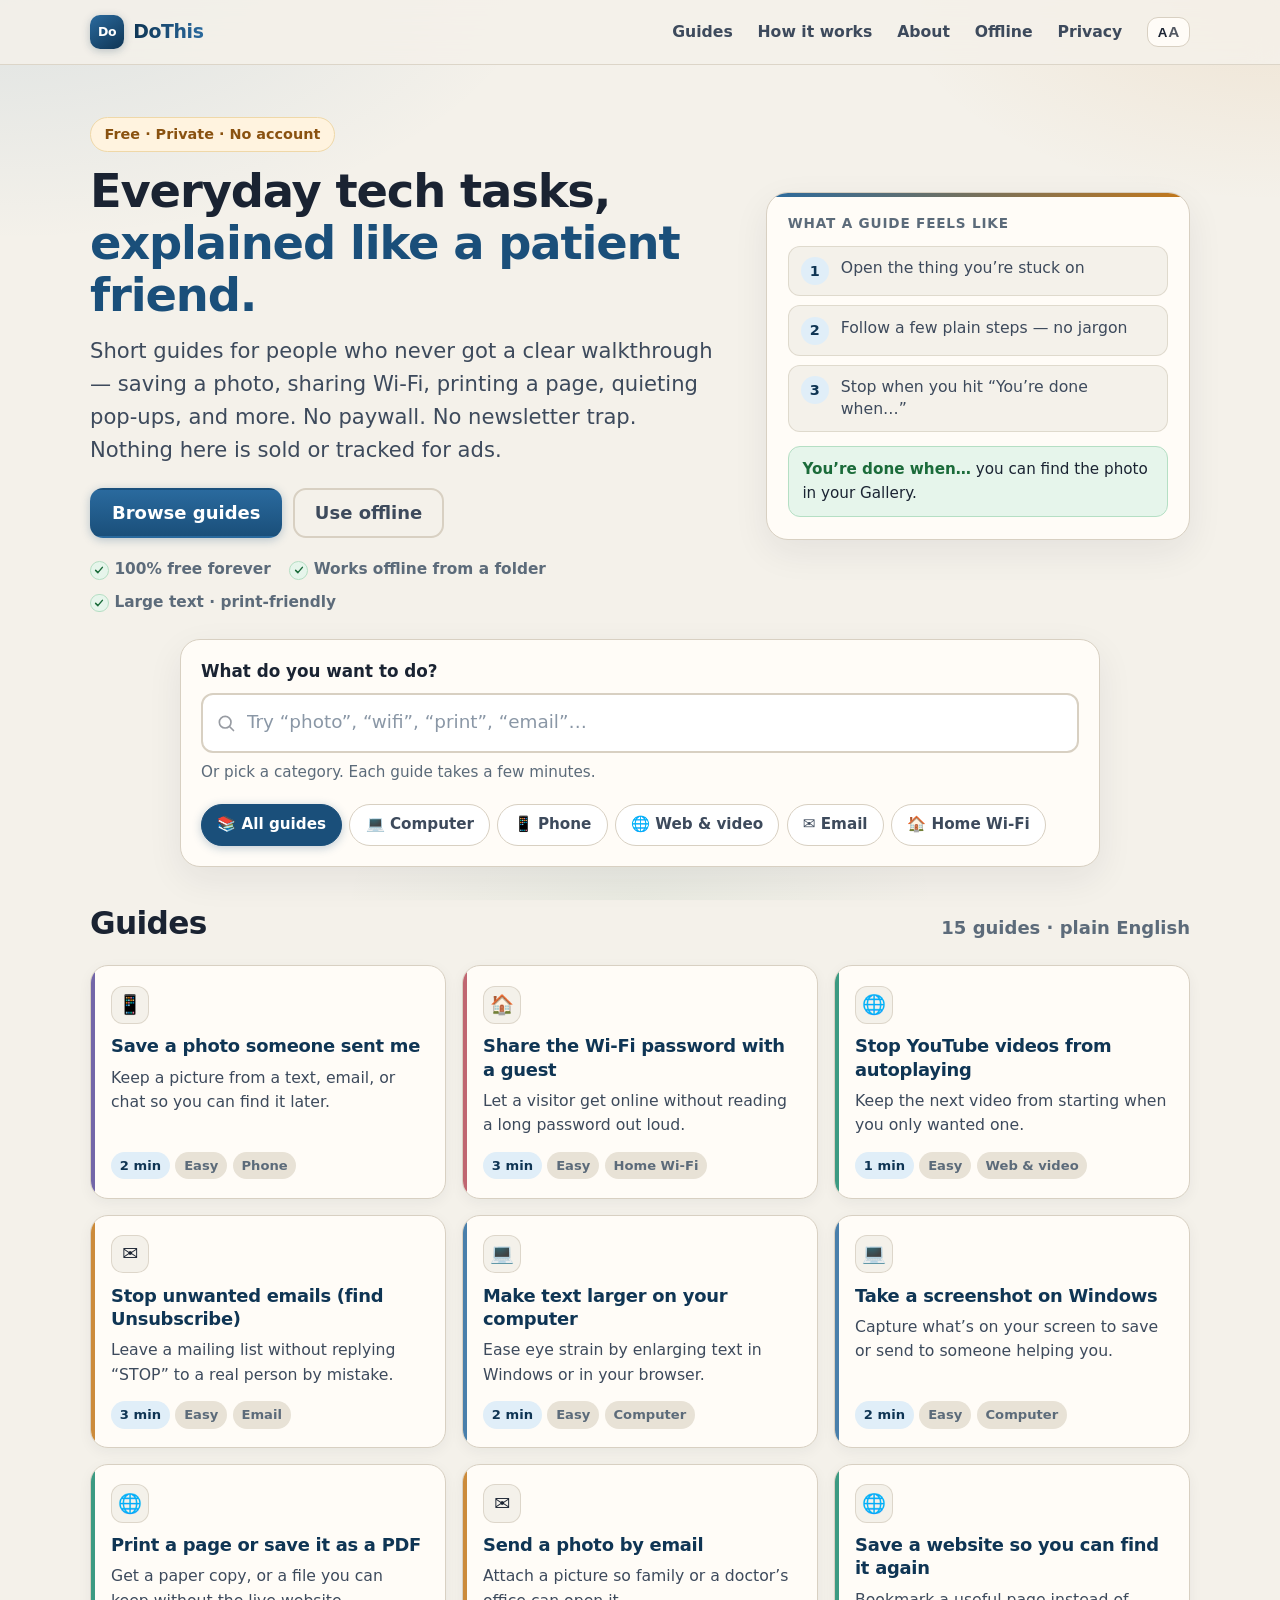
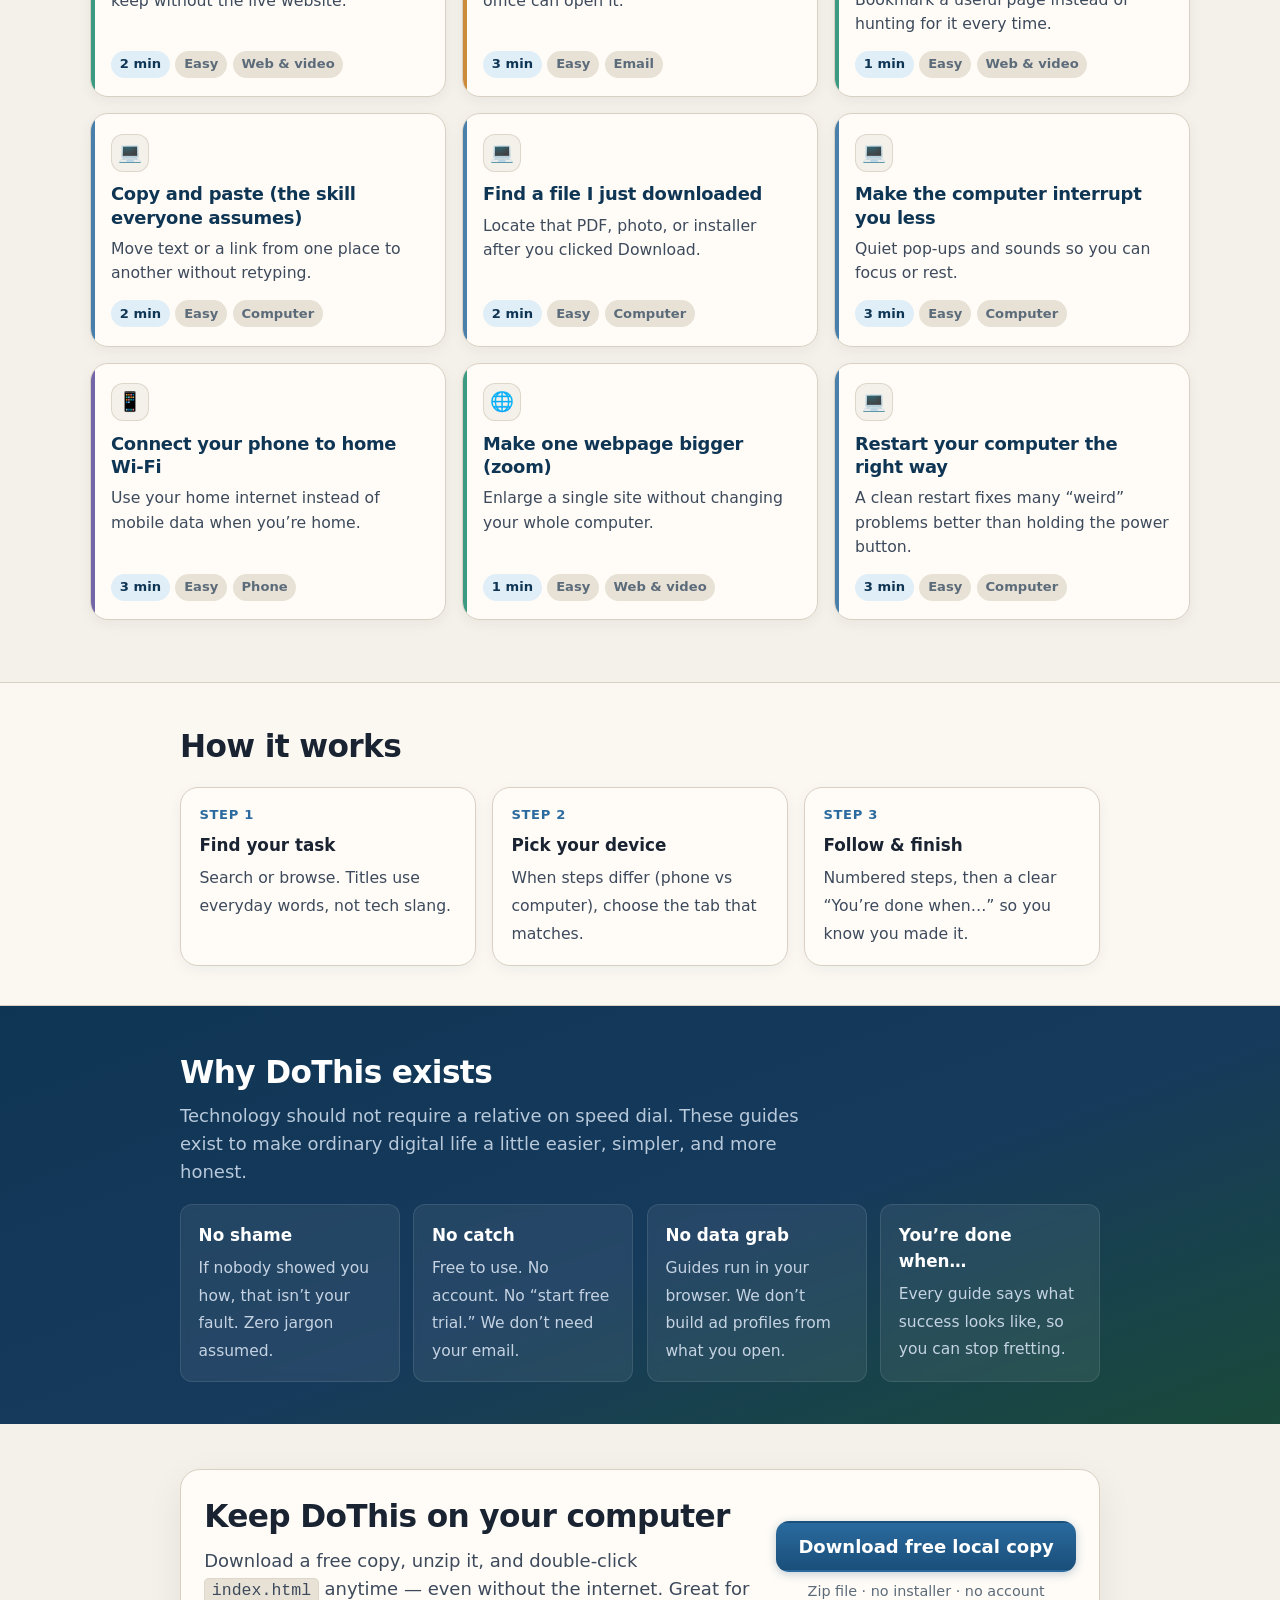
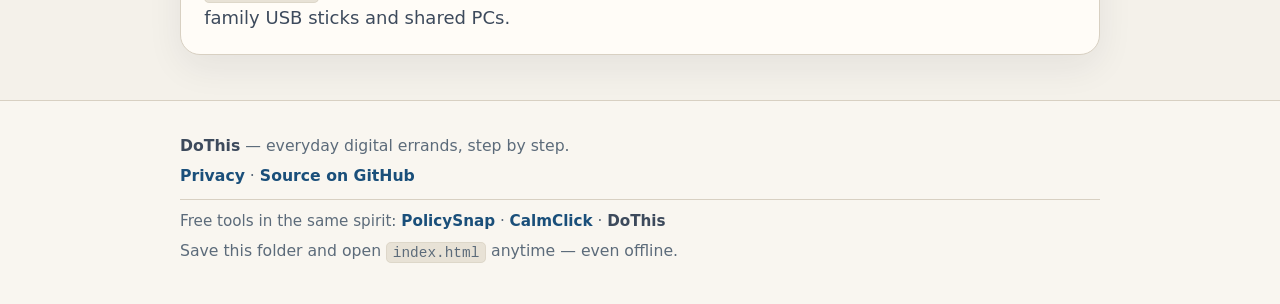
==== commit 0e7ece98: "Move DoThis to its own project under PolicySnapAdmin." ====
--- a/index.html
+++ b/index.html
@@ -196,8 +196,15 @@
       <p><span class="footer-brand">DoThis</span> — everyday digital errands, step by step.</p>
       <p>
         <a href="privacy.html">Privacy</a>
-        · <a id="githubLink" href="https://github.com/CalmClickTool/dothis" rel="noopener">Source on GitHub</a>
-        · Same spirit as <a id="calmClickLink" href="https://calmclicktool.github.io/calmclick/" rel="noopener">CalmClick</a>
+        · <a id="githubLink" href="https://github.com/PolicySnapAdmin/dothis" rel="noopener">Source on GitHub</a>
+      </p>
+      <p class="footer-sisters">
+        Free tools in the same spirit:
+        <a id="policySnapLink" href="https://github.com/PolicySnapAdmin/PolicySnap" rel="noopener">PolicySnap</a>
+        ·
+        <a id="calmClickLink" href="https://calmclicktool.github.io/calmclick/" rel="noopener">CalmClick</a>
+        ·
+        <span>DoThis</span>
       </p>
       <p>Save this folder and open <code>index.html</code> anytime — even offline.</p>
     </div>
--- a/styles.css
+++ b/styles.css
@@ -824,6 +824,18 @@
   color: var(--ink-soft);
 }
 
+.footer-sisters {
+  margin-top: 0.65rem !important;
+  padding-top: 0.65rem;
+  border-top: 1px solid var(--line);
+  font-size: 0.95rem;
+}
+
+.footer-sisters span {
+  font-weight: 700;
+  color: var(--ink-soft);
+}
+
 /* ——— Guide page ——— */
 .guide-hero {
   padding: calc(var(--space) * 1.35) 0 0.5rem;
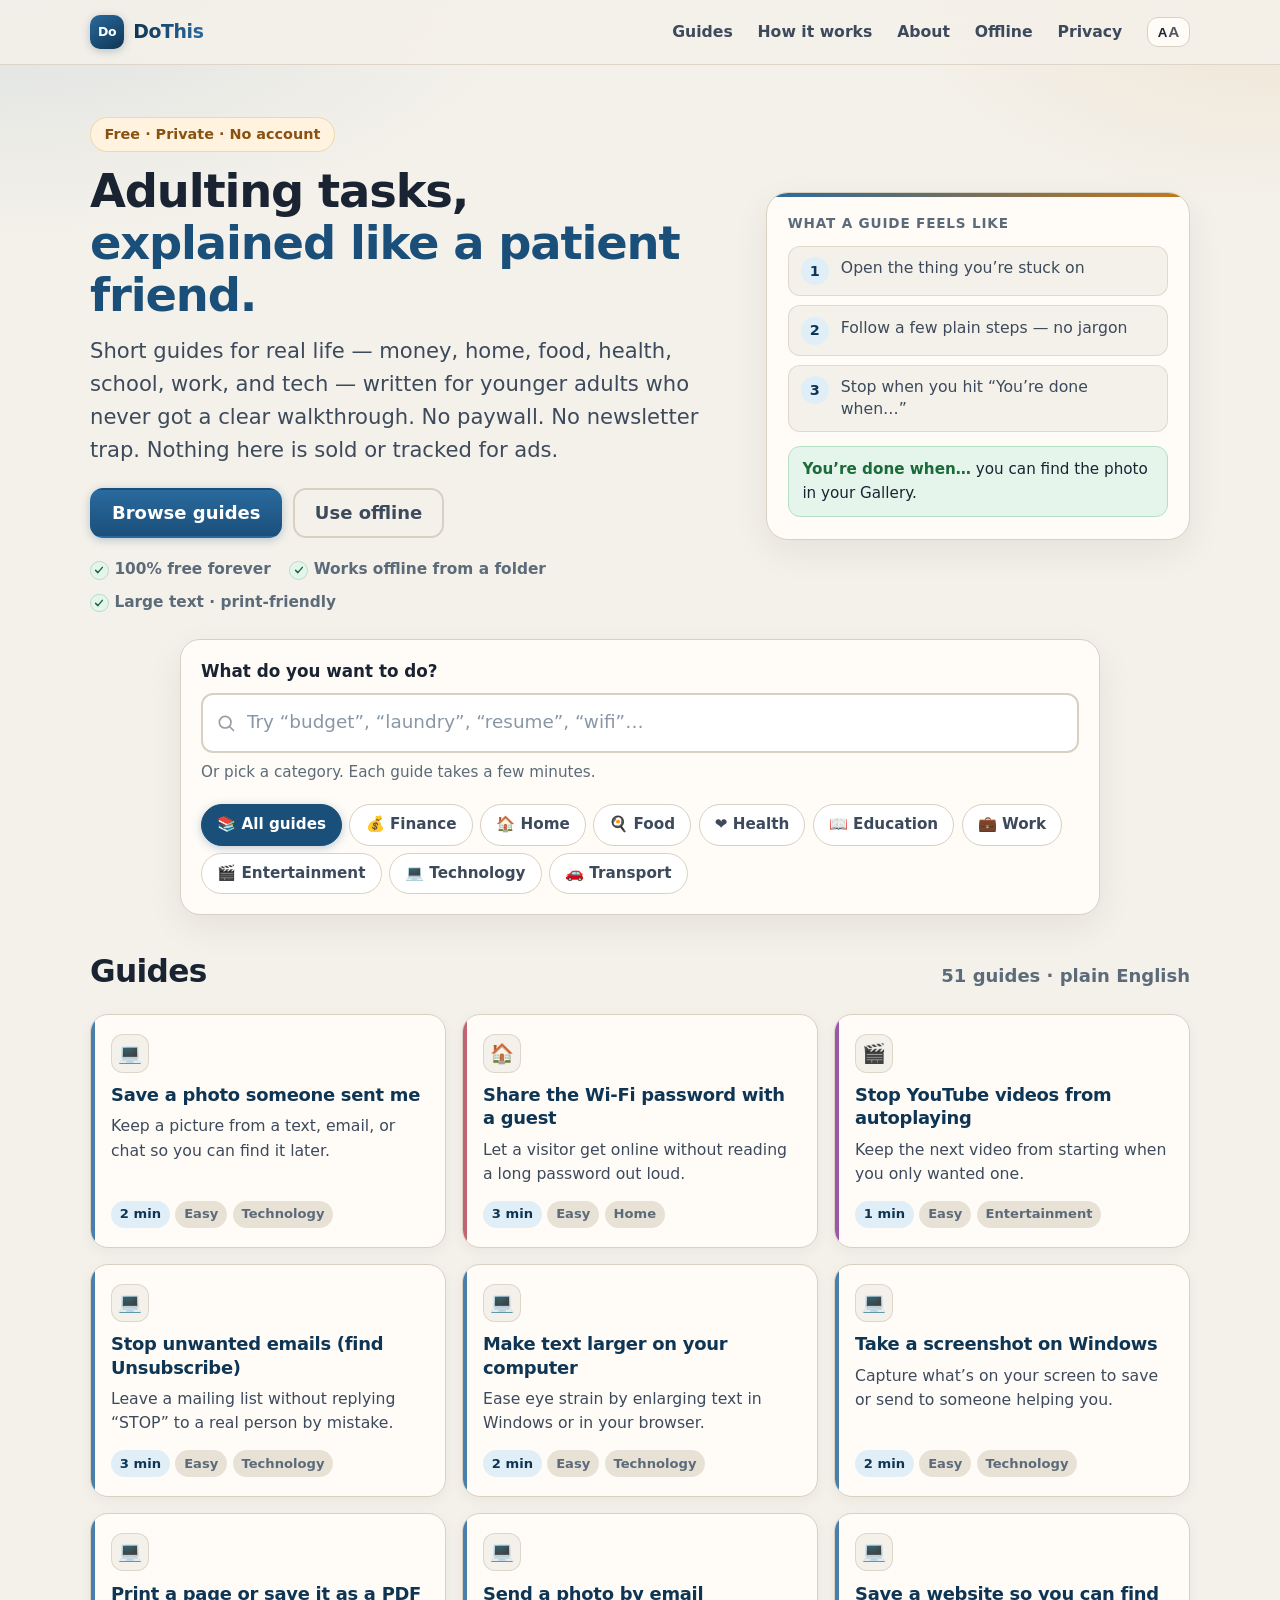
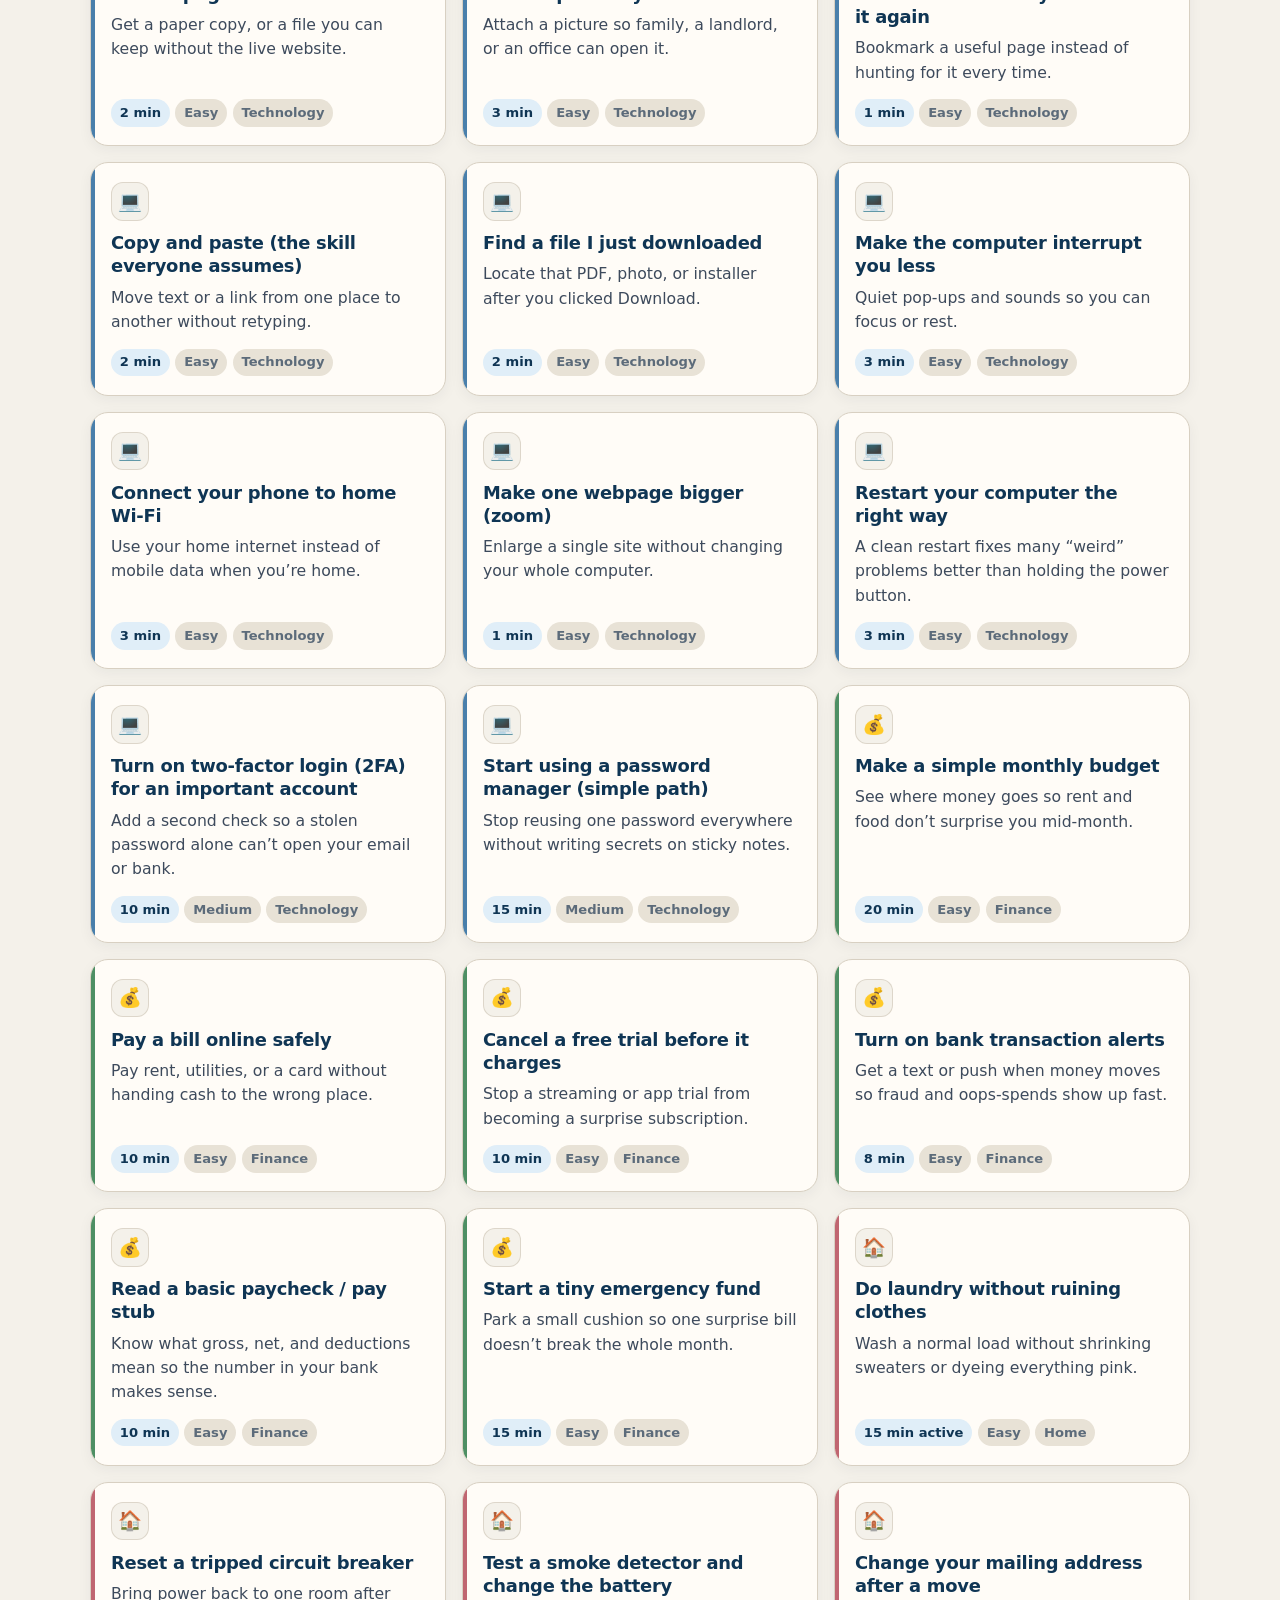
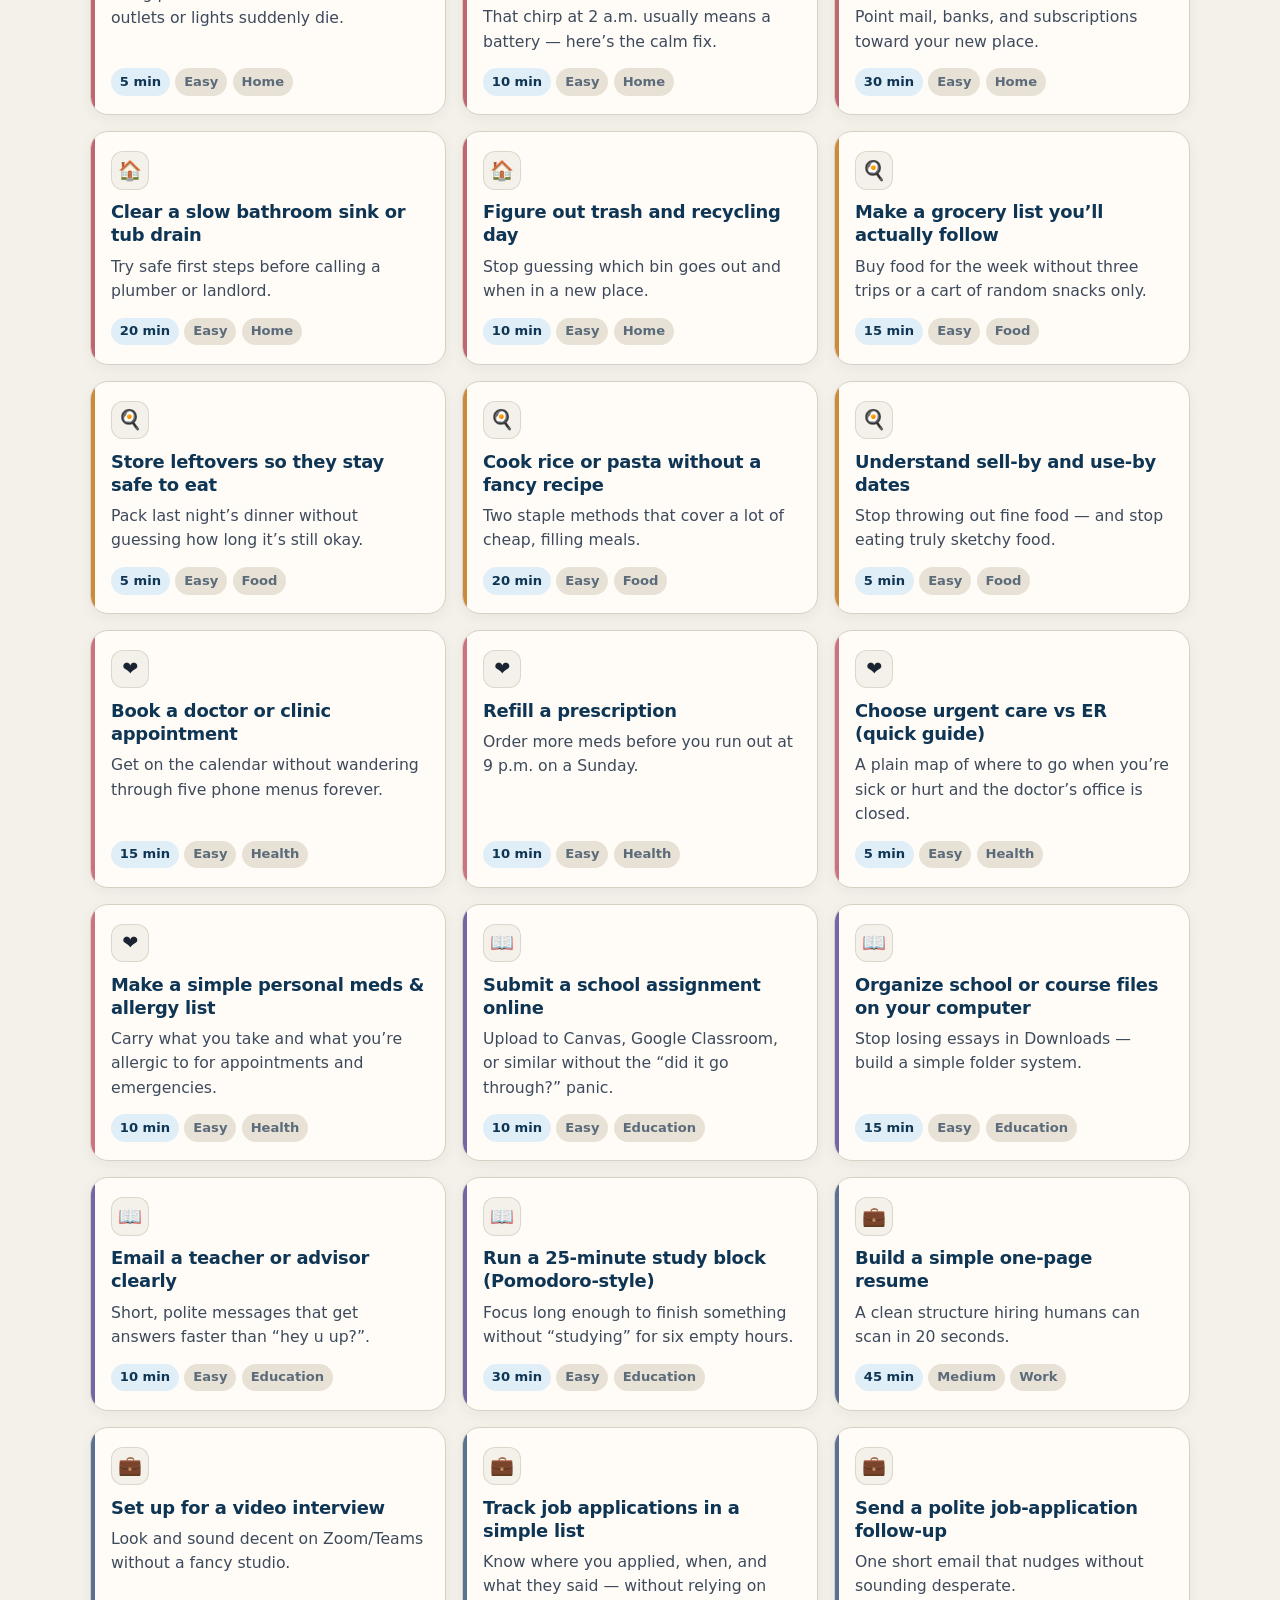
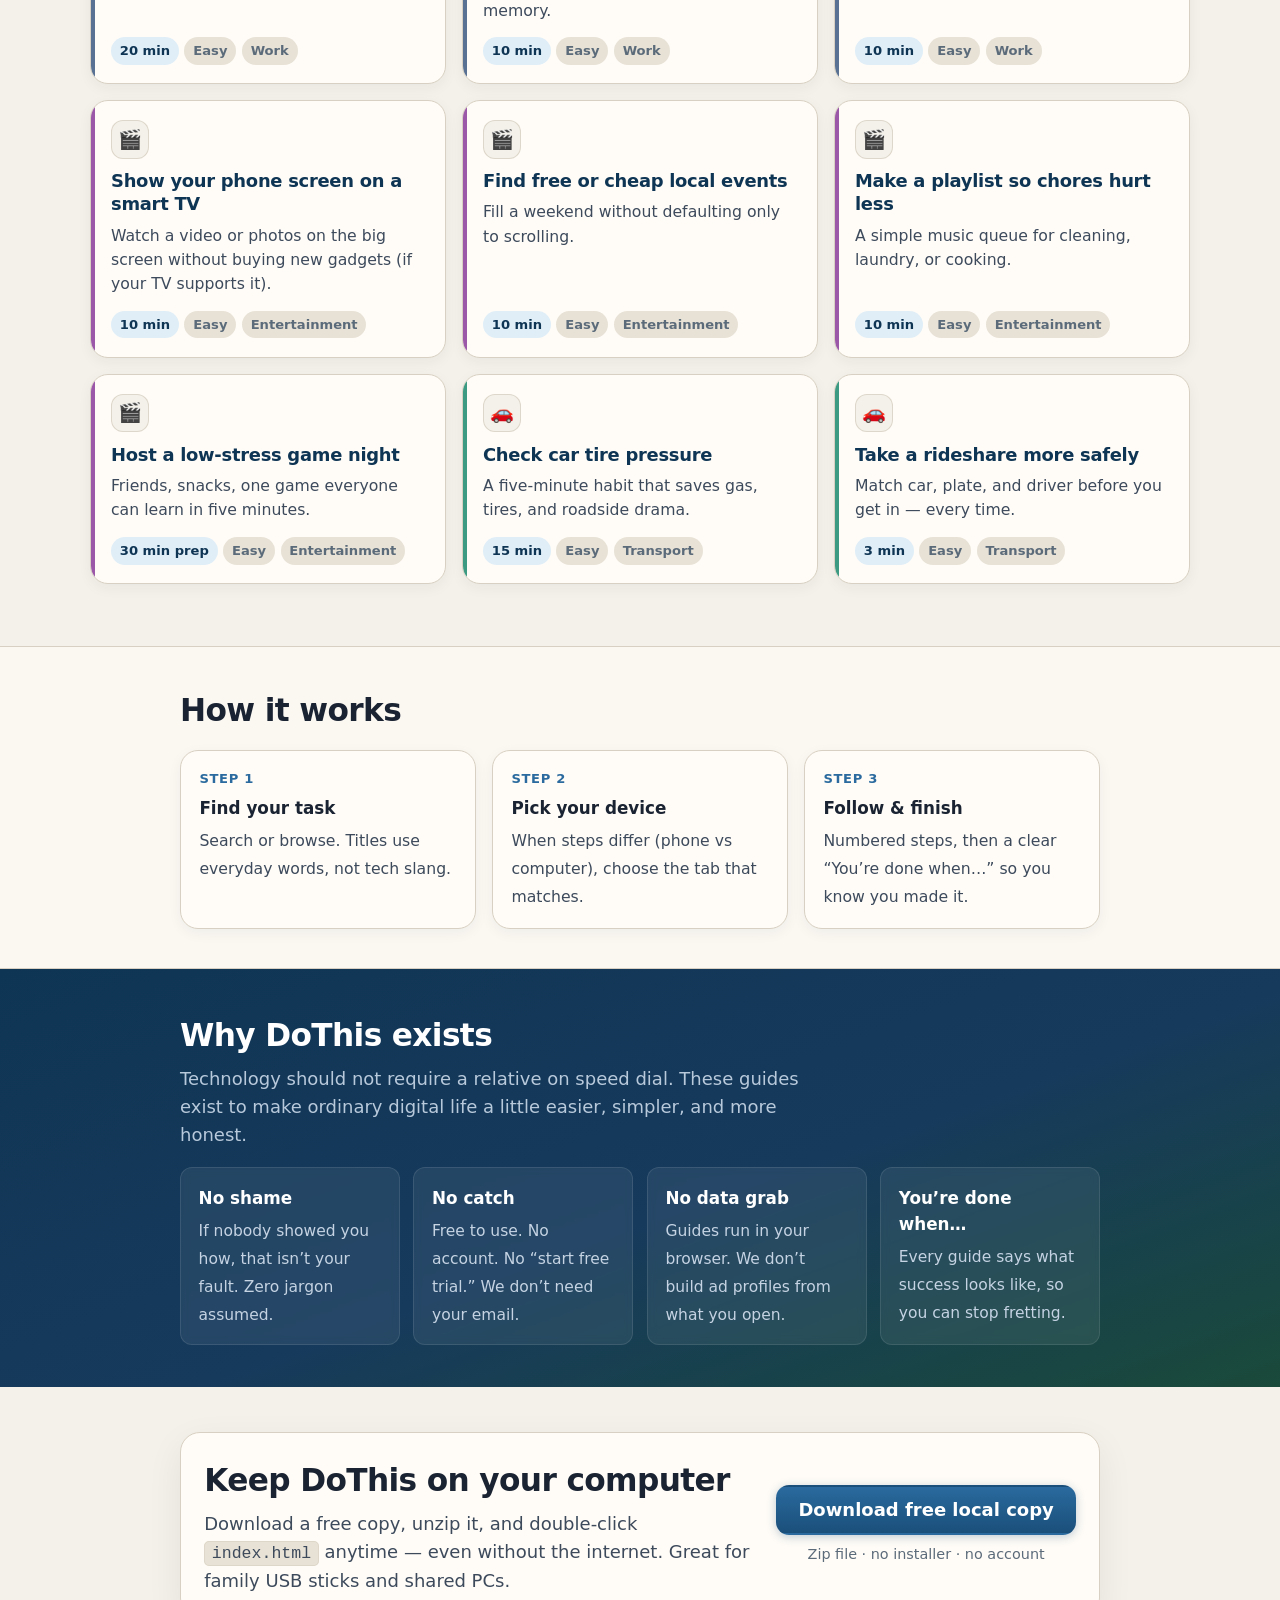
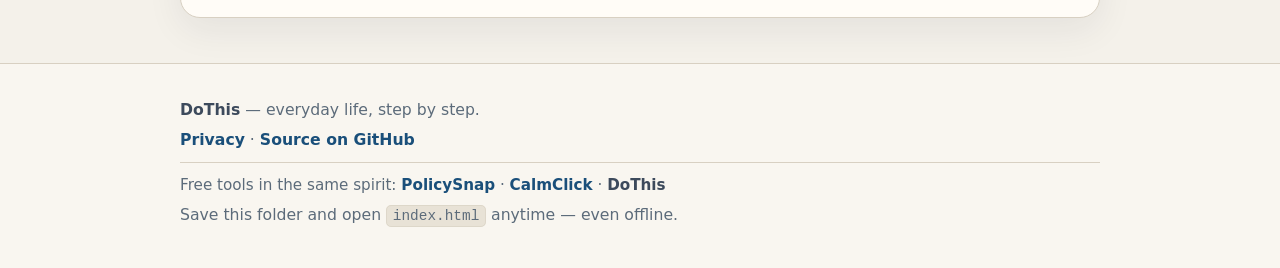
==== commit 10b87dbb: "Expand DoThis with adulting categories and 40+ household life guides." ====
--- a/index.html
+++ b/index.html
@@ -3,19 +3,19 @@
 <head>
   <meta charset="UTF-8" />
   <meta name="viewport" content="width=device-width, initial-scale=1" />
-  <meta name="description" content="DoThis — free, plain-English guides for everyday digital tasks. No account, no ads, no data grab. Print or use offline." />
+  <meta name="description" content="DoThis — free, plain-English guides for adulting: finance, home, food, health, school, work, tech, and more. No account, no ads." />
   <meta name="theme-color" content="#1a4f7a" />
   <meta name="color-scheme" content="light" />
-  <title>DoThis — Everyday tech, step by step</title>
+  <title>DoThis — Everyday life, step by step</title>
 
   <!-- Open Graph -->
   <meta property="og:type" content="website" />
-  <meta property="og:title" content="DoThis — Everyday tech, step by step" />
-  <meta property="og:description" content="Free plain-English guides for saving photos, Wi‑Fi, printing, email, and more. No account. No ads." />
+  <meta property="og:title" content="DoThis — Everyday life, step by step" />
+  <meta property="og:description" content="Free plain-English adulting guides: finance, home, food, health, school, work, tech. No account. No ads." />
   <meta property="og:locale" content="en_US" />
   <meta name="twitter:card" content="summary" />
-  <meta name="twitter:title" content="DoThis — Everyday tech, step by step" />
-  <meta name="twitter:description" content="Free plain-English guides for everyday digital tasks. No account, no ads." />
+  <meta name="twitter:title" content="DoThis — Everyday life, step by step" />
+  <meta name="twitter:description" content="Free plain-English guides for adulting tasks. No account, no ads." />
 
   <link rel="icon" href="data:image/svg+xml,%3Csvg xmlns='http://www.w3.org/2000/svg' viewBox='0 0 64 64'%3E%3Crect width='64' height='64' rx='14' fill='%231a4f7a'/%3E%3Cpath d='M16 22h24M16 32h32M16 42h20' stroke='%23fff3df' stroke-width='5' stroke-linecap='round'/%3E%3Ccircle cx='48' cy='42' r='8' fill='%23c4781a'/%3E%3Cpath d='M45 42l2.2 2.2 4.3-4.8' stroke='%23fff' stroke-width='2.2' fill='none' stroke-linecap='round' stroke-linejoin='round'/%3E%3C/svg%3E" />
   <link rel="stylesheet" href="styles.css" />
@@ -47,10 +47,10 @@
       <div class="wrap-wide hero-inner">
         <div class="hero-copy">
           <p class="eyebrow">Free · Private · No account</p>
-          <h1>Everyday tech tasks,<br /><span class="accent-line">explained like a patient friend.</span></h1>
+          <h1>Adulting tasks,<br /><span class="accent-line">explained like a patient friend.</span></h1>
           <p class="lede">
-            Short guides for people who never got a clear walkthrough — saving a photo,
-            sharing Wi‑Fi, printing a page, quieting pop‑ups, and more.
+            Short guides for real life — money, home, food, health, school, work, and tech —
+            written for younger adults who never got a clear walkthrough.
             No paywall. No newsletter trap. Nothing here is sold or tracked for ads.
           </p>
           <div class="hero-actions">
@@ -101,7 +101,7 @@
               type="search"
               id="guideSearch"
               name="q"
-              placeholder="Try “photo”, “wifi”, “print”, “email”…"
+              placeholder="Try “budget”, “laundry”, “resume”, “wifi”…"
               autocomplete="off"
               enterkeyhint="search"
             />
@@ -193,10 +193,10 @@
 
   <footer class="site-footer">
     <div class="wrap">
-      <p><span class="footer-brand">DoThis</span> — everyday digital errands, step by step.</p>
+      <p><span class="footer-brand">DoThis</span> — everyday life, step by step.</p>
       <p>
         <a href="privacy.html">Privacy</a>
-        · <a id="githubLink" href="https://github.com/PolicySnapAdmin/dothis" rel="noopener">Source on GitHub</a>
+        · <a id="githubLink" href="https://github.com/DoThisTool/dothis" rel="noopener">Source on GitHub</a>
       </p>
       <p class="footer-sisters">
         Free tools in the same spirit:
--- a/styles.css
+++ b/styles.css
@@ -450,6 +450,7 @@
   margin: 0.65rem 0 0;
   padding: 0;
   list-style: none;
+  max-height: none;
 }
 
 .cat-btn {
@@ -540,11 +541,15 @@
   opacity: 0.85;
 }
 
-.guide-card[data-category="computer"] { --card-accent: #2a6a9e; }
-.guide-card[data-category="phone"] { --card-accent: #5b4d9a; }
-.guide-card[data-category="web"] { --card-accent: #1a8a6e; }
-.guide-card[data-category="email"] { --card-accent: #c4781a; }
+.guide-card[data-category="finance"] { --card-accent: #2f7d4a; }
 .guide-card[data-category="home"] { --card-accent: #b54d5a; }
+.guide-card[data-category="food"] { --card-accent: #c4781a; }
+.guide-card[data-category="health"] { --card-accent: #c45a6a; }
+.guide-card[data-category="education"] { --card-accent: #5b4d9a; }
+.guide-card[data-category="work"] { --card-accent: #3d5a80; }
+.guide-card[data-category="entertainment"] { --card-accent: #8a3d9a; }
+.guide-card[data-category="tech"] { --card-accent: #2a6a9e; }
+.guide-card[data-category="transport"] { --card-accent: #1a8a6e; }
 
 .guide-card:hover,
 .guide-card:focus-visible {
